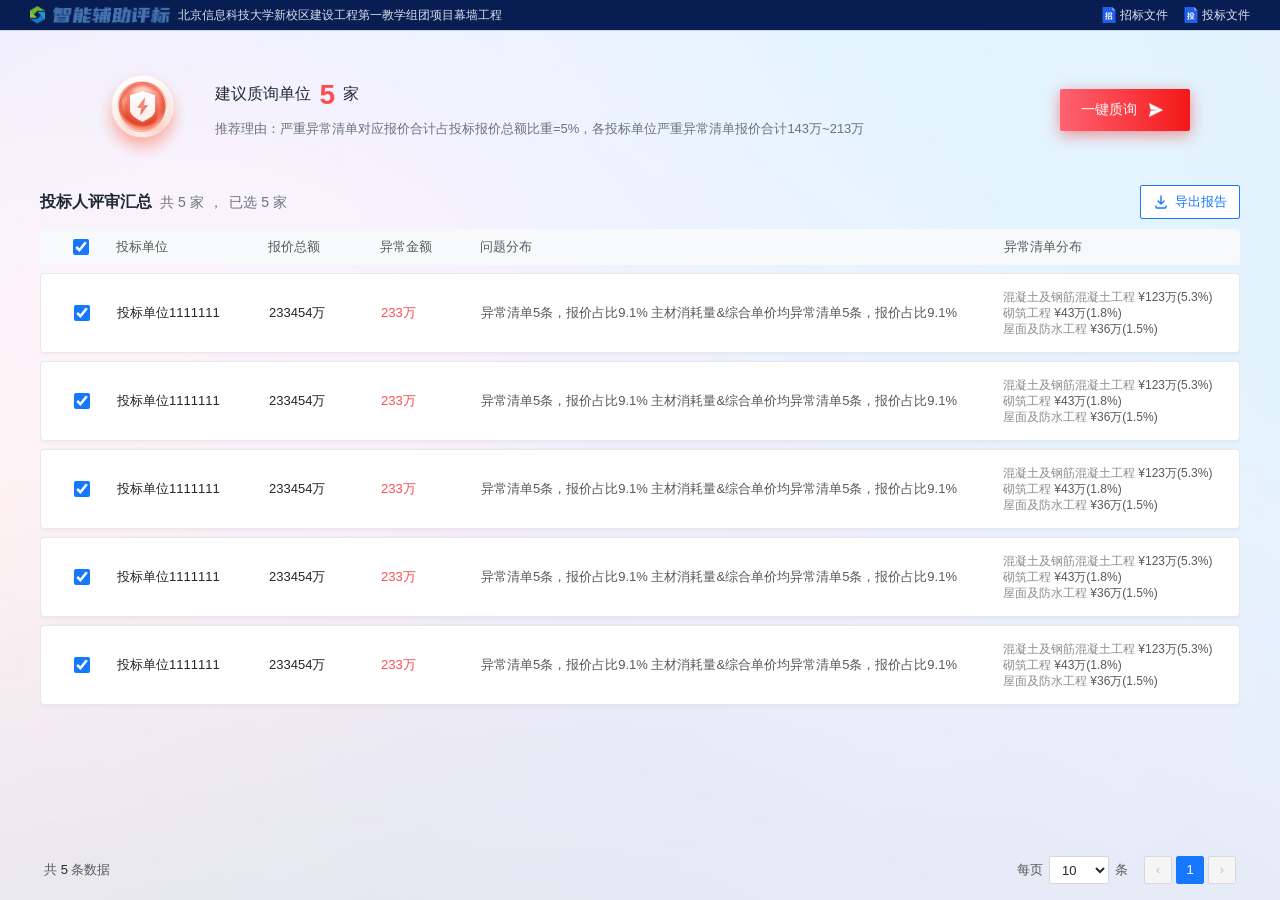
==== index.html @ 7e18aaab "Initial commit: 经济标智能辅助评标演示页 静态 HTML 页面，便于同事本地预览与评审 UI。  Co-authored-by: Cursor <cursoragent@cursor." ====
<!DOCTYPE html>
<html lang="zh-CN">
  <head>
    <meta charset="UTF-8" />
    <meta name="viewport" content="width=device-width, initial-scale=1.0" />
    <title>智能辅助评标 - 投标人评审汇总</title>
    <link rel="stylesheet" href="styles.css" />
  </head>
  <body>
    <header class="top-bar">
      <div class="top-bar__inner">
        <div class="top-bar__brand">
          <img
            class="top-bar__logo"
            src="assets/logo.png"
            width="18"
            height="21"
            alt="广联达"
          />
          <img
            class="top-bar__title-img"
            src="assets/title.png"
            width="120"
            height="16"
            alt="智能辅助评标"
          />
          <span class="top-bar__project"
            >北京信息科技大学新校区建设工程第一教学组团项目幕墙工程</span
          >
        </div>
        <nav class="top-bar__actions">
          <a href="#" class="doc-link">
            <img
              class="doc-link__icon"
              src="assets/icon-bid-doc.png"
              width="14"
              height="16"
              alt=""
            />
            招标文件
          </a>
          <a href="#" class="doc-link">
            <img
              class="doc-link__icon"
              src="assets/icon-tender-doc.png"
              width="14"
              height="16"
              alt=""
            />
            投标文件
          </a>
        </nav>
      </div>
    </header>

    <main class="page">
      <section class="alert-card">
        <div class="alert-card__icon" aria-hidden="true">
          <img
            class="alert-card__icon-img"
            src="assets/alert-icon.png"
            width="105"
            height="111"
            alt=""
          />
        </div>
        <div class="alert-card__body">
          <p class="alert-card__headline">
            建议质询单位 <strong class="highlight-num">5</strong> 家
          </p>
          <p class="alert-card__reason">
            推荐理由：严重异常清单对应报价合计占投标报价总额比重=5%，各投标单位严重异常清单报价合计143万~213万
          </p>
        </div>
        <button type="button" class="btn btn--primary">
          <span id="btn-primary-label">一键质询</span>
          <span class="btn--primary__icon-wrap" aria-hidden="true">
            <img
              class="btn--primary__icon"
              src="assets/btn-inquiry-icon.png"
              width="14"
              height="14"
              alt=""
            />
          </span>
        </button>
      </section>

      <section class="summary-panel">
        <div class="summary-panel__header">
          <h1 class="summary-panel__title">
            投标人评审汇总
            <span class="summary-panel__count">
              <span id="summary-total">共 5 家</span>
              <span class="summary-panel__count-sep">，</span>
              <span id="summary-selected">已选 5 家</span>
            </span>
          </h1>
          <button type="button" class="btn btn--outline">
            <svg width="16" height="16" viewBox="0 0 16 16" fill="none">
              <path
                d="M8 2v8m0 0l3-3m-3 3L5 7M3 12v1a1 1 0 001 1h8a1 1 0 001-1v-1"
                stroke="currentColor"
                stroke-width="1.4"
                stroke-linecap="round"
              />
            </svg>
            导出报告
          </button>
        </div>

        <div class="bid-table-shell">
          <div class="bid-table-head">
            <span class="col col--check">
              <input
                type="checkbox"
                id="check-all"
                aria-label="全选当前页"
              />
            </span>
            <span class="col col--name">投标单位</span>
            <span class="col col--total">报价总额</span>
            <span class="col col--abnormal">异常金额</span>
            <span class="col col--issues">问题分布</span>
            <span class="col col--breakdown">异常清单分布</span>
          </div>
          <div class="bid-table-scroll" id="bid-table-scroll">
            <div class="bid-table-body" id="bidder-rows"></div>
          </div>
          <footer class="table-footer">
            <p class="table-footer__total">
              共 <span id="total-count">0</span> 条数据
            </p>
            <div class="table-footer__right">
              <label class="page-size">
                每页
                <select id="page-size" aria-label="每页条数">
                  <option value="10" selected>10</option>
                  <option value="20">20</option>
                  <option value="50">50</option>
                  <option value="100">100</option>
                </select>
                条
              </label>
              <nav class="pagination" id="pagination" aria-label="分页"></nav>
            </div>
          </footer>
        </div>
      </section>
    </main>

    <script src="app.js"></script>
  </body>
</html>
---- styles.css ----
*,
*::before,
*::after {
  box-sizing: border-box;
}

:root {
  --color-bg: #ffffff;
  --color-bg-gradient: #ffffff;
  --color-topbar: #081d52;
  --color-topbar-text: #e8f0fa;
  --color-primary: #1677ff;
  --color-danger: #ff4d4f;
  --color-danger-btn: #ff5a5f;
  --color-text: #1f2937;
  --color-text-secondary: #6b7280;
  --color-border: #e5eaf2;
  --color-card: #ffffff;
  --shadow-card: 0 2px 12px rgba(26, 58, 92, 0.06);
  --radius-lg: 12px;
  --radius-md: 8px;
  --ease-breathe: cubic-bezier(0.45, 0.05, 0.55, 0.95);
  --font: -apple-system, BlinkMacSystemFont, "PingFang SC", "Microsoft YaHei",
    "Helvetica Neue", sans-serif;
}

html {
  height: 100%;
}

body {
  margin: 0;
  height: 100%;
  overflow: hidden;
  display: flex;
  flex-direction: column;
  font-family: var(--font);
  font-size: 14px;
  color: var(--color-text);
  background-color: var(--color-bg);
  background-image: url("assets/bg.png");
  background-size: cover;
  background-position: center;
  background-repeat: no-repeat;
  background-attachment: fixed;
}

a {
  color: inherit;
  text-decoration: none;
}

button {
  font-family: inherit;
  cursor: pointer;
  border: none;
}

/* Top bar */
.top-bar {
  flex-shrink: 0;
  background: var(--color-topbar);
  color: var(--color-topbar-text);
  height: 30px;
  box-shadow: 0 1px 0 rgba(0, 0, 0, 0.12);
}

.top-bar__inner {
  width: 100%;
  max-width: none;
  margin: 0;
  padding: 0 30px;
  height: 100%;
  display: flex;
  align-items: center;
  justify-content: space-between;
  gap: 16px;
}

.top-bar__brand {
  display: flex;
  align-items: center;
  gap: 8px;
  min-width: 0;
  flex: 1;
}

.top-bar__logo {
  flex-shrink: 0;
  display: block;
  height: 18px;
  width: auto;
  object-fit: contain;
}

.top-bar__title-img {
  flex-shrink: 0;
  display: block;
  height: 16px;
  width: auto;
  object-fit: contain;
}

.top-bar__project {
  font-size: 12px;
  line-height: 1;
  opacity: 0.92;
  overflow: hidden;
  text-overflow: ellipsis;
  white-space: nowrap;
}

.top-bar__actions {
  display: flex;
  align-items: center;
  gap: 16px;
  flex-shrink: 0;
}

.doc-link {
  display: flex;
  align-items: center;
  gap: 4px;
  font-size: 12px;
  line-height: 1;
  opacity: 0.95;
  transition: opacity 0.15s;
}

.doc-link__icon {
  display: block;
  height: 16px;
  width: auto;
  flex-shrink: 0;
}

.doc-link:hover {
  opacity: 1;
}

/* Page */
.page {
  flex: 1;
  min-height: 0;
  width: 100%;
  max-width: none;
  margin: 0;
  padding: 16px 40px;
  overflow: hidden;
  display: flex;
  flex-direction: column;
  gap: 12px;
}

/* Alert card — 固定 1100 居中，不随表格区拉宽 */
.alert-card {
  flex-shrink: 0;
  display: flex;
  align-items: center;
  gap: 20px;
  width: 1100px;
  max-width: 100%;
  margin: 0 auto;
  padding: 8px 0;
  box-sizing: border-box;
  background: transparent;
  border: none;
  box-shadow: none;
}

.alert-card__icon {
  flex-shrink: 0;
  line-height: 0;
}

.alert-card__icon-img {
  display: block;
  width: 105px;
  height: auto;
  object-fit: contain;
}

.alert-card__body {
  flex: 1;
  min-width: 0;
}

.alert-card__headline {
  margin: 0 0 8px;
  font-size: 16px;
  font-weight: 500;
  color: var(--color-text);
}

.highlight-num {
  font-size: 28px;
  font-weight: 700;
  color: var(--color-danger);
  vertical-align: middle;
  margin: 0 4px;
}

.alert-card__reason {
  margin: 0;
  font-size: 13px;
  line-height: 1.6;
  color: var(--color-text-secondary);
}

.btn {
  display: inline-flex;
  align-items: center;
  justify-content: center;
  gap: 6px;
  padding: 0 20px;
  height: 36px;
  border-radius: var(--radius-md);
  font-size: 14px;
  font-weight: 500;
  white-space: nowrap;
  transition: filter 0.15s, box-shadow 0.15s;
}

/* 图标 ripple — 参考 https://codepen.io/andytran/pen/vLNGvN */
.btn--primary__icon-wrap {
  display: inline-flex;
  align-items: center;
  justify-content: center;
  width: 28px;
  height: 28px;
  flex-shrink: 0;
  border-radius: 50%;
  animation: btn-icon-ripple 0.8s linear infinite;
}

.btn--primary__icon {
  display: block;
  width: 14px;
  height: 14px;
  object-fit: contain;
  position: relative;
  z-index: 1;
  /* 图标按 #ffffff 显示 */
  filter: brightness(0) invert(1);
}

@keyframes btn-icon-ripple {
  0% {
    box-shadow: 0 0 0 6px rgba(255, 255, 255, 0.18),
      0 0 0 20px rgba(255, 255, 255, 0.12),
      0 0 0 34px rgba(255, 255, 255, 0.08),
      0 0 0 48px rgba(255, 255, 255, 0.05);
  }
  100% {
    box-shadow: 0 0 0 20px rgba(255, 255, 255, 0.12),
      0 0 0 34px rgba(255, 255, 255, 0.08),
      0 0 0 48px rgba(255, 255, 255, 0.05),
      0 0 0 62px rgba(255, 255, 255, 0);
  }
}

.btn--primary:hover .btn--primary__icon-wrap {
  animation-play-state: paused;
}

.btn--primary {
  color: #fff;
  flex-shrink: 0;
  gap: 5px;
  width: 130px;
  min-width: 130px;
  height: 42px;
  padding: 0;
  border-radius: 2px;
  border: none;
  overflow: visible;
  background-color: #f41818;
  background-image: linear-gradient(
    to right,
    #ff6272,
    #f41818,
    #ff7080,
    #f41818
  );
  background-size: 300% 100%;
  background-position: 0 0;
  box-shadow: 0 4px 15px 0 rgba(244, 24, 24, 0.45);
  transition: background-position 0.4s ease-in-out, box-shadow 0.4s ease-in-out;
  animation: btn-primary-breathe 2.8s var(--ease-breathe) infinite;
}

.btn--primary:hover {
  background-position: 100% 0;
  box-shadow: 0 6px 20px 0 rgba(244, 24, 24, 0.65);
  animation: none;
}

.btn--primary:focus {
  outline: none;
}

.btn--primary:focus-visible {
  outline: 2px solid rgba(244, 24, 24, 0.45);
  outline-offset: 2px;
}

@keyframes btn-primary-breathe {
  0%,
  100% {
    box-shadow: 0 4px 12px 0 rgba(244, 24, 24, 0.38);
  }
  50% {
    box-shadow: 0 6px 22px 0 rgba(244, 24, 24, 0.62);
  }
}

@media (prefers-reduced-motion: reduce) {
  .btn--primary,
  .btn--primary__icon-wrap {
    animation: none;
  }
}

.btn--outline {
  background: #fff;
  color: var(--color-primary);
  border: 1px solid var(--color-primary);
  width: 100px;
  min-width: 100px;
  height: 34px;
  padding: 0;
  border-radius: 2px;
  font-size: 13px;
}

.btn--outline:hover {
  background: #f0f7ff;
}

/* Summary panel */
.summary-panel {
  flex: 1;
  min-height: 0;
  width: 100%;
  margin: 0;
  display: flex;
  flex-direction: column;
  background: transparent;
  border: none;
  box-shadow: none;
}

.summary-panel__header {
  flex-shrink: 0;
  display: flex;
  align-items: center;
  justify-content: space-between;
  padding: 0 0 10px;
}

.bid-table-shell {
  flex: 1;
  min-height: 0;
  display: flex;
  flex-direction: column;
}

.summary-panel__title {
  margin: 0;
  font-size: 16px;
  font-weight: 600;
  display: flex;
  align-items: baseline;
  gap: 8px;
}

.summary-panel__count {
  font-size: 14px;
  font-weight: 400;
  color: var(--color-text-secondary);
}

.summary-panel__count-sep {
  margin: 0 2px;
}

/* 卡片表格 */
.bid-table-head,
.bid-row {
  display: grid;
  grid-template-columns: 48px 140px 100px 88px minmax(160px, 1fr) minmax(180px, 220px);
  gap: 12px;
  align-items: center;
  padding: 0 16px;
  box-sizing: border-box;
}

.bid-table-head {
  flex-shrink: 0;
  height: 36px;
  margin-bottom: 8px;
  font-size: 13px;
  font-weight: 500;
  color: #595959;
  background: #f7f9fb;
  border-radius: 4px;
}

.bid-table-head .col--check {
  display: flex;
  justify-content: center;
}

.bid-table-head .col--check input[type="checkbox"] {
  width: 16px;
  height: 16px;
  accent-color: var(--color-primary);
  cursor: pointer;
}

.bid-table-scroll {
  flex: 1;
  min-height: 0;
  overflow: auto;
}

.bid-table-body {
  display: flex;
  flex-direction: column;
  gap: 8px;
}

.bid-row {
  height: 80px;
  margin: 0;
  border-radius: 4px;
  cursor: pointer;
  transition: background 0.15s, border-color 0.15s, box-shadow 0.15s;
}

.bid-row.is-selected {
  background: #ffffff;
  border: 1px solid #e8e8e8;
  box-shadow: 0 1px 4px rgba(26, 58, 92, 0.05);
}

.bid-row.is-selected:hover {
  border-color: #d0dff0;
  box-shadow: 0 2px 10px rgba(26, 58, 92, 0.08);
}

.bid-row.is-unselected {
  background: #f3f4f6;
  border: 1px solid #ebedf0;
  box-shadow: none;
}

.bid-row.is-unselected:hover {
  background: #eceef2;
  border-color: #e2e5ea;
}

.bid-row.is-unselected .col {
  color: #9ca3af;
}

.bid-row.is-unselected .col--abnormal {
  color: #e57373;
}

.bid-row.is-unselected .col--breakdown,
.bid-row.is-unselected .col--breakdown .amount {
  color: #b0b5bf;
}

.bid-row .col {
  min-width: 0;
  font-size: 13px;
  line-height: 18px;
  color: #262626;
  overflow: hidden;
  text-overflow: ellipsis;
  white-space: nowrap;
}

.bid-row .col--check {
  display: flex;
  justify-content: center;
  overflow: visible;
  white-space: normal;
}

.bid-row .col--check input[type="checkbox"] {
  width: 16px;
  height: 16px;
  accent-color: var(--color-primary);
  cursor: pointer;
}

.bid-row .col--name {
  font-weight: 500;
}

.bid-row .col--total {
  font-variant-numeric: tabular-nums;
}

.bid-row .col--abnormal {
  color: var(--color-danger);
  font-weight: 500;
  font-variant-numeric: tabular-nums;
}

.bid-row .col--issues {
  color: #595959;
  text-align: left;
}

.bid-row .col--breakdown {
  font-size: 12px;
  line-height: 16px;
  color: #8c8c8c;
  text-align: left;
  white-space: normal;
  display: -webkit-box;
  -webkit-box-orient: vertical;
  -webkit-line-clamp: 3;
}

.bid-row .col--breakdown .item {
  display: block;
  overflow: hidden;
  text-overflow: ellipsis;
  white-space: nowrap;
}

.bid-row .col--breakdown .amount {
  color: #595959;
}

/* Table footer & pagination */
.table-footer {
  flex-shrink: 0;
  display: flex;
  align-items: center;
  justify-content: space-between;
  gap: 16px;
  padding: 12px 4px 0;
  font-size: 13px;
  color: #595959;
}

.table-footer__total {
  margin: 0;
}

.table-footer__total span {
  color: #262626;
  font-weight: 500;
}

.table-footer__right {
  display: flex;
  align-items: center;
  gap: 16px;
  flex-wrap: wrap;
  justify-content: flex-end;
}

.page-size {
  display: inline-flex;
  align-items: center;
  gap: 6px;
  color: #595959;
}

.page-size select {
  height: 28px;
  padding: 0 8px;
  border: 1px solid #d9d9d9;
  border-radius: 2px;
  font-family: inherit;
  font-size: 13px;
  color: #262626;
  background: #fff;
  cursor: pointer;
}

.pagination {
  display: inline-flex;
  align-items: center;
  gap: 4px;
}

.pagination__btn {
  min-width: 28px;
  height: 28px;
  padding: 0 6px;
  border: 1px solid #d9d9d9;
  border-radius: 2px;
  background: #fff;
  color: #595959;
  font-size: 13px;
  line-height: 26px;
}

.pagination__btn:hover:not(:disabled) {
  color: var(--color-primary);
  border-color: var(--color-primary);
}

.pagination__btn.is-active {
  color: #fff;
  background: var(--color-primary);
  border-color: var(--color-primary);
}

.pagination__btn:disabled {
  color: #bfbfbf;
  background: #f5f5f5;
  cursor: not-allowed;
}

.pagination__ellipsis {
  padding: 0 4px;
  color: #bfbfbf;
}
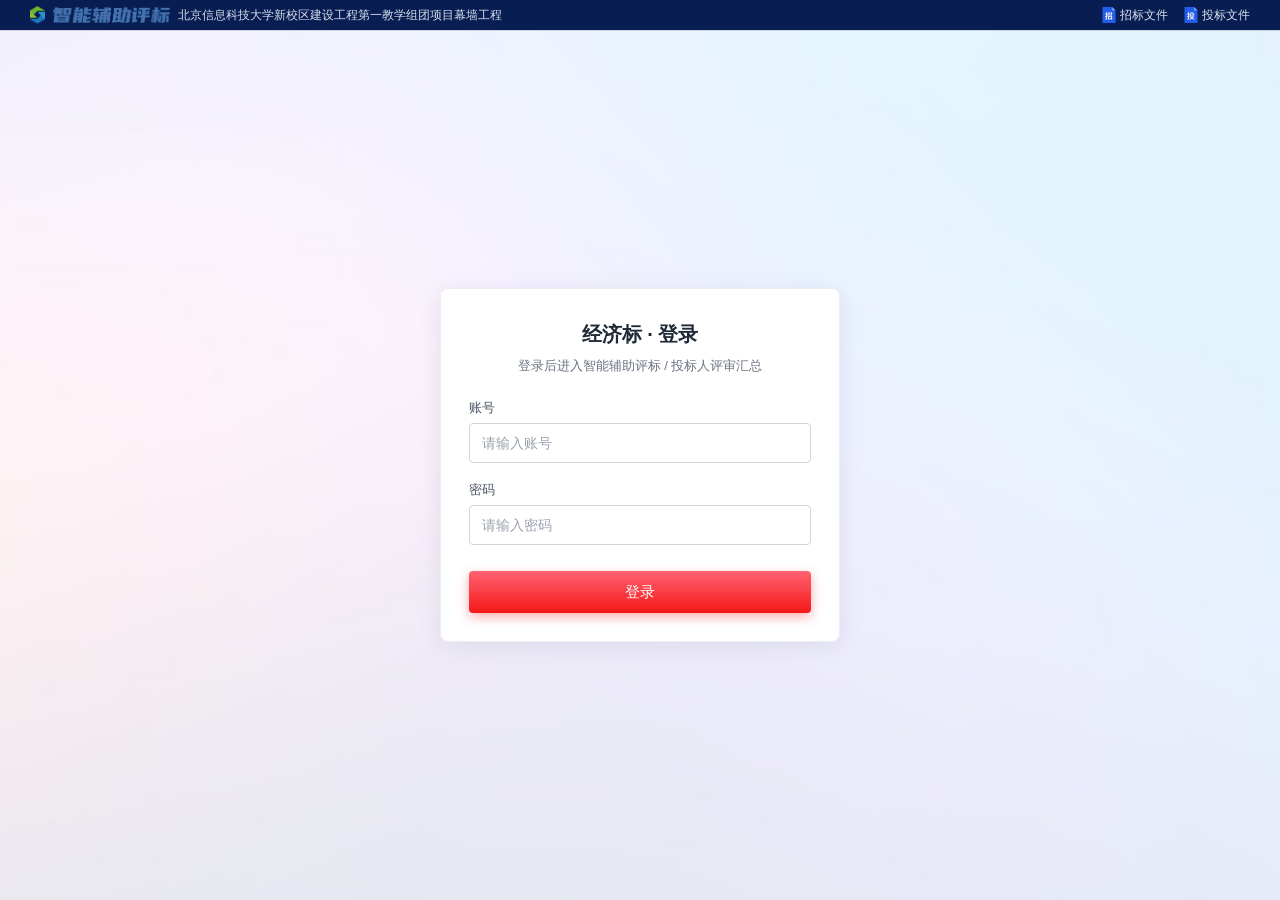
==== commit 0fb8c537: "新增登录页作为入口，首页改为 home.html 默认打开 index.html 登录，提交后跳转 home.html 经济标主界面。  Co-authored-by: Cursor <cursora" ====
--- a/index.html
+++ b/index.html
@@ -3,10 +3,10 @@
   <head>
     <meta charset="UTF-8" />
     <meta name="viewport" content="width=device-width, initial-scale=1.0" />
-    <title>智能辅助评标 - 投标人评审汇总</title>
+    <title>经济标 · 登录</title>
     <link rel="stylesheet" href="styles.css" />
   </head>
-  <body>
+  <body class="login-page">
     <header class="top-bar">
       <div class="top-bar__inner">
         <div class="top-bar__brand">
@@ -53,102 +53,43 @@
       </div>
     </header>
 
-    <main class="page">
-      <section class="alert-card">
-        <div class="alert-card__icon" aria-hidden="true">
-          <img
-            class="alert-card__icon-img"
-            src="assets/alert-icon.png"
-            width="105"
-            height="111"
-            alt=""
-          />
-        </div>
-        <div class="alert-card__body">
-          <p class="alert-card__headline">
-            建议质询单位 <strong class="highlight-num">5</strong> 家
-          </p>
-          <p class="alert-card__reason">
-            推荐理由：严重异常清单对应报价合计占投标报价总额比重=5%，各投标单位严重异常清单报价合计143万~213万
-          </p>
-        </div>
-        <button type="button" class="btn btn--primary">
-          <span id="btn-primary-label">一键质询</span>
-          <span class="btn--primary__icon-wrap" aria-hidden="true">
-            <img
-              class="btn--primary__icon"
-              src="assets/btn-inquiry-icon.png"
-              width="14"
-              height="14"
-              alt=""
+    <main class="login-main">
+      <section class="login-card" aria-labelledby="login-title">
+        <h1 id="login-title" class="login-card__title">经济标 · 登录</h1>
+        <p class="login-card__desc">登录后进入智能辅助评标 / 投标人评审汇总</p>
+        <form class="login-form" id="login-form" novalidate>
+          <label class="login-field">
+            <span class="login-field__label">账号</span>
+            <input
+              class="login-field__input"
+              type="text"
+              name="account"
+              autocomplete="username"
+              placeholder="请输入账号"
+              required
             />
-          </span>
-        </button>
-      </section>
-
-      <section class="summary-panel">
-        <div class="summary-panel__header">
-          <h1 class="summary-panel__title">
-            投标人评审汇总
-            <span class="summary-panel__count">
-              <span id="summary-total">共 5 家</span>
-              <span class="summary-panel__count-sep">，</span>
-              <span id="summary-selected">已选 5 家</span>
-            </span>
-          </h1>
-          <button type="button" class="btn btn--outline">
-            <svg width="16" height="16" viewBox="0 0 16 16" fill="none">
-              <path
-                d="M8 2v8m0 0l3-3m-3 3L5 7M3 12v1a1 1 0 001 1h8a1 1 0 001-1v-1"
-                stroke="currentColor"
-                stroke-width="1.4"
-                stroke-linecap="round"
-              />
-            </svg>
-            导出报告
-          </button>
-        </div>
-
-        <div class="bid-table-shell">
-          <div class="bid-table-head">
-            <span class="col col--check">
-              <input
-                type="checkbox"
-                id="check-all"
-                aria-label="全选当前页"
-              />
-            </span>
-            <span class="col col--name">投标单位</span>
-            <span class="col col--total">报价总额</span>
-            <span class="col col--abnormal">异常金额</span>
-            <span class="col col--issues">问题分布</span>
-            <span class="col col--breakdown">异常清单分布</span>
-          </div>
-          <div class="bid-table-scroll" id="bid-table-scroll">
-            <div class="bid-table-body" id="bidder-rows"></div>
-          </div>
-          <footer class="table-footer">
-            <p class="table-footer__total">
-              共 <span id="total-count">0</span> 条数据
-            </p>
-            <div class="table-footer__right">
-              <label class="page-size">
-                每页
-                <select id="page-size" aria-label="每页条数">
-                  <option value="10" selected>10</option>
-                  <option value="20">20</option>
-                  <option value="50">50</option>
-                  <option value="100">100</option>
-                </select>
-                条
-              </label>
-              <nav class="pagination" id="pagination" aria-label="分页"></nav>
-            </div>
-          </footer>
-        </div>
+          </label>
+          <label class="login-field">
+            <span class="login-field__label">密码</span>
+            <input
+              class="login-field__input"
+              type="password"
+              name="password"
+              autocomplete="current-password"
+              placeholder="请输入密码"
+              required
+            />
+          </label>
+          <button type="submit" class="btn btn--login-submit">登录</button>
+        </form>
       </section>
     </main>
 
-    <script src="app.js"></script>
+    <script>
+      document.getElementById("login-form").addEventListener("submit", function (e) {
+        e.preventDefault();
+        window.location.href = "home.html";
+      });
+    </script>
   </body>
 </html>
--- a/styles.css
+++ b/styles.css
@@ -625,3 +625,106 @@
   padding: 0 4px;
   color: #bfbfbf;
 }
+
+/* ---------- 登录页 ---------- */
+body.login-page {
+  overflow: auto;
+  min-height: 100%;
+}
+
+.login-main {
+  flex: 1;
+  min-height: 0;
+  display: flex;
+  align-items: center;
+  justify-content: center;
+  padding: 48px 40px;
+}
+
+.login-card {
+  width: 100%;
+  max-width: 400px;
+  padding: 32px 28px 28px;
+  background: #ffffff;
+  border-radius: 8px;
+  box-shadow: 0 4px 24px rgba(8, 29, 82, 0.08);
+  border: 1px solid #ebeef5;
+}
+
+.login-card__title {
+  margin: 0 0 8px;
+  font-size: 20px;
+  font-weight: 600;
+  color: var(--color-text);
+  text-align: center;
+}
+
+.login-card__desc {
+  margin: 0 0 24px;
+  font-size: 13px;
+  color: var(--color-text-secondary);
+  text-align: center;
+  line-height: 1.5;
+}
+
+.login-form {
+  display: flex;
+  flex-direction: column;
+  gap: 18px;
+}
+
+.login-field {
+  display: flex;
+  flex-direction: column;
+  gap: 6px;
+}
+
+.login-field__label {
+  font-size: 13px;
+  font-weight: 500;
+  color: #4b5563;
+}
+
+.login-field__input {
+  height: 40px;
+  padding: 0 12px;
+  border: 1px solid #d1d5db;
+  border-radius: 4px;
+  font-family: inherit;
+  font-size: 14px;
+  color: var(--color-text);
+  outline: none;
+  transition: border-color 0.15s, box-shadow 0.15s;
+}
+
+.login-field__input::placeholder {
+  color: #9ca3af;
+}
+
+.login-field__input:hover {
+  border-color: #9ca3af;
+}
+
+.login-field__input:focus {
+  border-color: var(--color-primary);
+  box-shadow: 0 0 0 2px rgba(22, 119, 255, 0.15);
+}
+
+.btn--login-submit {
+  margin-top: 8px;
+  width: 100%;
+  height: 42px;
+  border-radius: 4px;
+  font-size: 15px;
+  font-weight: 500;
+  color: #fff;
+  background: linear-gradient(180deg, #ff6272 0%, #f41818 100%);
+  border: none;
+  box-shadow: 0 4px 12px rgba(244, 24, 24, 0.35);
+  transition: filter 0.15s, box-shadow 0.15s;
+}
+
+.btn--login-submit:hover {
+  filter: brightness(1.05);
+  box-shadow: 0 6px 16px rgba(244, 24, 24, 0.45);
+}
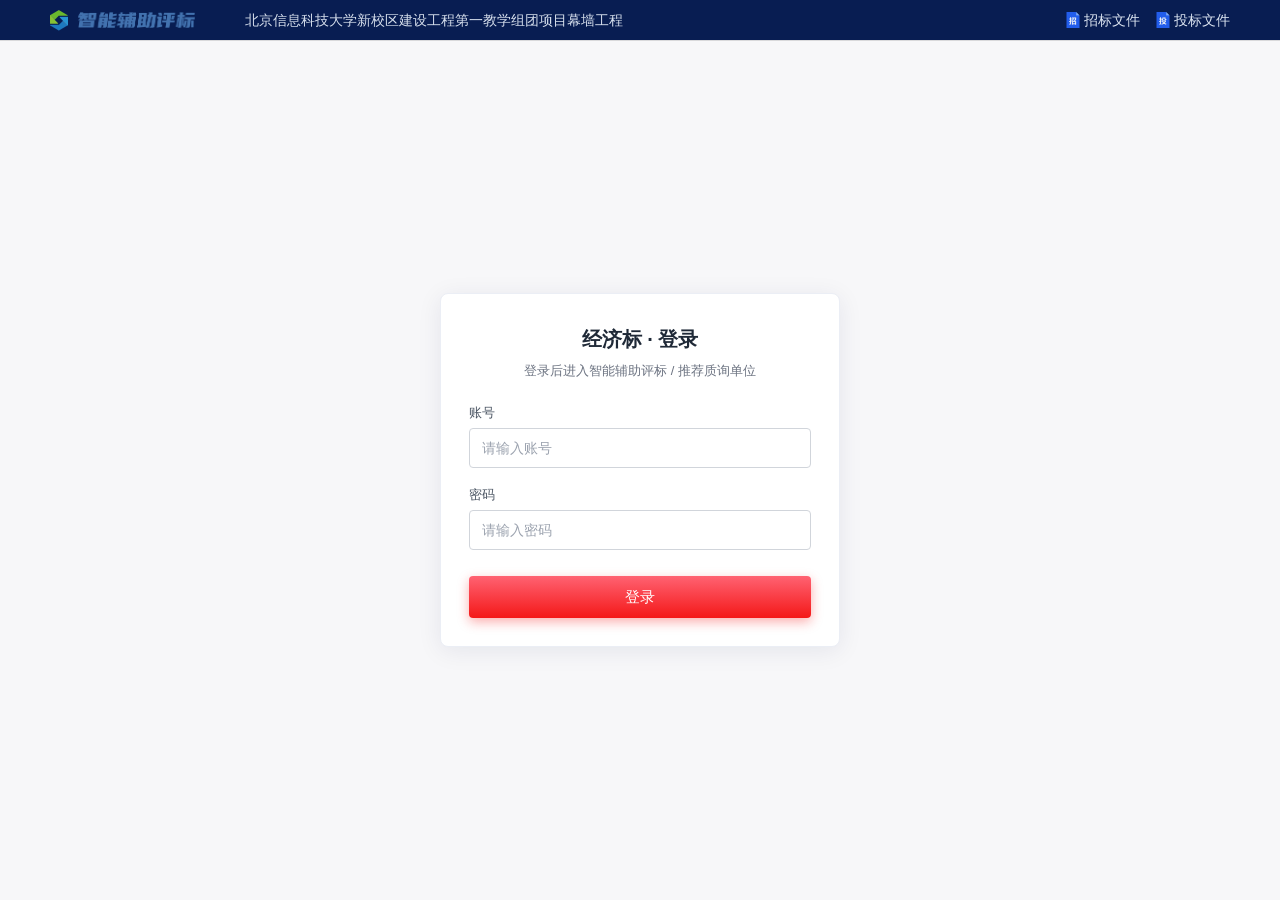
==== commit aff85c79: "同步主界面样式与交互，主色调整为 #1890FF 对齐参考产品 UI，并补充资源与页面细节供 GitHub Pages 预览。  Co-authored-by: Cursor <cursoragent" ====
--- a/index.html
+++ b/index.html
@@ -56,7 +56,7 @@
     <main class="login-main">
       <section class="login-card" aria-labelledby="login-title">
         <h1 id="login-title" class="login-card__title">经济标 · 登录</h1>
-        <p class="login-card__desc">登录后进入智能辅助评标 / 投标人评审汇总</p>
+        <p class="login-card__desc">登录后进入智能辅助评标 / 推荐质询单位</p>
         <form class="login-form" id="login-form" novalidate>
           <label class="login-field">
             <span class="login-field__label">账号</span>
--- a/styles.css
+++ b/styles.css
@@ -5,11 +5,13 @@
 }
 
 :root {
-  --color-bg: #ffffff;
-  --color-bg-gradient: #ffffff;
+  --color-bg: #f7f7f9;
+  --color-bg-gradient: #f7f7f9;
   --color-topbar: #081d52;
   --color-topbar-text: #e8f0fa;
-  --color-primary: #1677ff;
+  --color-primary: #1890ff;
+  --color-primary-hover: #40a9ff;
+  --sort-active: #1890ff;
   --color-danger: #ff4d4f;
   --color-danger-btn: #ff5a5f;
   --color-text: #1f2937;
@@ -17,11 +19,14 @@
   --color-border: #e5eaf2;
   --color-card: #ffffff;
   --shadow-card: 0 2px 12px rgba(26, 58, 92, 0.06);
+  --bid-card-radius: 7px;
+  --bid-card-shadow: 3px 0 6px 0 rgba(85, 136, 216, 0.29);
   --radius-lg: 12px;
   --radius-md: 8px;
   --ease-breathe: cubic-bezier(0.45, 0.05, 0.55, 0.95);
-  --font: -apple-system, BlinkMacSystemFont, "PingFang SC", "Microsoft YaHei",
-    "Helvetica Neue", sans-serif;
+  --ease-row-enter: cubic-bezier(0.22, 1, 0.36, 1);
+  --font: "Microsoft YaHei", "微软雅黑", "PingFang SC", -apple-system,
+    BlinkMacSystemFont, "Helvetica Neue", sans-serif;
 }
 
 html {
@@ -38,11 +43,6 @@
   font-size: 14px;
   color: var(--color-text);
   background-color: var(--color-bg);
-  background-image: url("assets/bg.png");
-  background-size: cover;
-  background-position: center;
-  background-repeat: no-repeat;
-  background-attachment: fixed;
 }
 
 a {
@@ -61,7 +61,7 @@
   flex-shrink: 0;
   background: var(--color-topbar);
   color: var(--color-topbar-text);
-  height: 30px;
+  height: 40px;
   box-shadow: 0 1px 0 rgba(0, 0, 0, 0.12);
 }
 
@@ -69,8 +69,8 @@
   width: 100%;
   max-width: none;
   margin: 0;
-  padding: 0 30px;
-  height: 100%;
+  padding: 0 50px;
+  height: 40px;
   display: flex;
   align-items: center;
   justify-content: space-between;
@@ -80,7 +80,7 @@
 .top-bar__brand {
   display: flex;
   align-items: center;
-  gap: 8px;
+  gap: 10px;
   min-width: 0;
   flex: 1;
 }
@@ -88,8 +88,8 @@
 .top-bar__logo {
   flex-shrink: 0;
   display: block;
-  height: 18px;
-  width: auto;
+  width: 18px;
+  height: auto;
   object-fit: contain;
 }
 
@@ -102,7 +102,8 @@
 }
 
 .top-bar__project {
-  font-size: 12px;
+  margin-left: 40px;
+  font-size: 14px;
   line-height: 1;
   opacity: 0.92;
   overflow: hidden;
@@ -121,7 +122,7 @@
   display: flex;
   align-items: center;
   gap: 4px;
-  font-size: 12px;
+  font-size: 14px;
   line-height: 1;
   opacity: 0.95;
   transition: opacity 0.15s;
@@ -136,6 +137,175 @@
 
 .doc-link:hover {
   opacity: 1;
+}
+
+/* 进入页：50 家扫描动效 */
+.scan-overlay {
+  position: fixed;
+  inset: 0;
+  z-index: 10000;
+  display: flex;
+  align-items: center;
+  justify-content: center;
+  padding: 24px;
+  background: rgba(8, 29, 82, 0.35);
+  backdrop-filter: blur(6px);
+  -webkit-backdrop-filter: blur(6px);
+  opacity: 1;
+  transition: opacity 0.45s ease, visibility 0.45s;
+}
+
+.scan-overlay[hidden] {
+  display: none;
+}
+
+.scan-overlay.is-leaving {
+  opacity: 0;
+  pointer-events: none;
+}
+
+.scan-overlay__panel {
+  width: min(560px, 100%);
+  max-height: min(78vh, 640px);
+  display: flex;
+  flex-direction: column;
+  padding: 20px 20px 16px;
+  background: linear-gradient(165deg, #ffffff 0%, #f4f7fc 100%);
+  border-radius: 10px;
+  box-shadow: 0 12px 40px rgba(8, 29, 82, 0.18);
+  border: 1px solid rgba(255, 255, 255, 0.8);
+}
+
+.scan-overlay__title {
+  margin: 0 0 6px;
+  font-size: 17px;
+  font-weight: 600;
+  color: var(--color-topbar);
+  text-align: center;
+}
+
+.scan-overlay__subtitle {
+  margin: 0 0 8px;
+  font-size: 12px;
+  color: var(--color-text-secondary);
+  text-align: center;
+}
+
+.scan-overlay__progress {
+  margin: 0 0 12px;
+  font-size: 13px;
+  font-weight: 500;
+  color: #4b5563;
+  text-align: center;
+}
+
+.scan-overlay__list {
+  flex: 1;
+  min-height: 0;
+  overflow-y: auto;
+  padding: 4px;
+  border-radius: 6px;
+  background: rgba(247, 249, 251, 0.9);
+  border: 1px solid #e8ecf2;
+}
+
+.scan-row {
+  display: flex;
+  align-items: center;
+  gap: 10px;
+  padding: 8px 10px;
+  margin-bottom: 4px;
+  border-radius: 4px;
+  font-size: 13px;
+  color: #374151;
+  background: #fff;
+  border: 1px solid transparent;
+  transition: transform 0.28s cubic-bezier(0.4, 0, 0.2, 1),
+    opacity 0.28s ease, border-color 0.2s, background 0.2s, box-shadow 0.2s;
+}
+
+.scan-row:last-child {
+  margin-bottom: 0;
+}
+
+.scan-row__idx {
+  flex-shrink: 0;
+  width: 28px;
+  font-size: 11px;
+  font-weight: 600;
+  color: #9ca3af;
+  font-variant-numeric: tabular-nums;
+}
+
+.scan-row__name {
+  flex: 1;
+  min-width: 0;
+  overflow: hidden;
+  text-overflow: ellipsis;
+  white-space: nowrap;
+}
+
+.scan-row__badge {
+  flex-shrink: 0;
+  font-size: 11px;
+  font-weight: 600;
+  padding: 2px 6px;
+  border-radius: 2px;
+  opacity: 0;
+  transform: scale(0.9);
+  transition: opacity 0.2s, transform 0.2s;
+}
+
+.scan-row.is-active {
+  border-color: rgba(22, 119, 255, 0.45);
+  box-shadow: 0 0 0 1px rgba(22, 119, 255, 0.12);
+  transform: translateX(2px);
+  background: #fafcff;
+}
+
+.scan-row.is-active .scan-row__badge {
+  opacity: 1;
+  transform: scale(1);
+}
+
+.scan-row.is-pass .scan-row__badge {
+  color: #059669;
+  background: #ecfdf5;
+}
+
+.scan-row.is-fail .scan-row__badge {
+  color: #b91c1c;
+  background: #fef2f2;
+}
+
+.scan-row.is-done-pass {
+  opacity: 0;
+  transform: translateX(-12px) scale(0.96);
+  max-height: 0;
+  padding-top: 0;
+  padding-bottom: 0;
+  margin-bottom: 0;
+  overflow: hidden;
+  pointer-events: none;
+}
+
+.scan-row.is-fail {
+  border-color: rgba(244, 24, 24, 0.35);
+  background: #fff5f5;
+}
+
+@media (prefers-reduced-motion: reduce) {
+  .scan-row,
+  .scan-overlay {
+    transition: none;
+  }
+}
+
+body.is-scanning-main .page {
+  visibility: hidden;
+  opacity: 0;
+  pointer-events: none;
+  transition: opacity 0.2s ease;
 }
 
 /* Page */
@@ -145,27 +315,63 @@
   width: 100%;
   max-width: none;
   margin: 0;
-  padding: 16px 40px;
+  padding: 24px;
   overflow: hidden;
   display: flex;
   flex-direction: column;
   gap: 12px;
 }
 
-/* Alert card — 固定 1100 居中，不随表格区拉宽 */
+/* Alert card — 横向铺满内容区，高度 120px，内容左对齐 */
 .alert-card {
-  flex-shrink: 0;
-  display: flex;
-  align-items: center;
-  gap: 20px;
-  width: 1100px;
-  max-width: 100%;
-  margin: 0 auto;
-  padding: 8px 0;
+  position: relative;
+  flex-shrink: 0;
+  width: 100%;
+  height: 120px;
+  margin: 0;
   box-sizing: border-box;
-  background: transparent;
-  border: none;
-  box-shadow: none;
+  border-radius: 8px;
+  overflow: hidden;
+}
+
+.alert-card__bg {
+  position: absolute;
+  inset: 0;
+  z-index: 0;
+  background: linear-gradient(
+    90deg,
+    rgba(236, 188, 255, 0.3) 0%,
+    rgba(134, 199, 255, 0.3) 100%
+  );
+}
+
+/* 透明 PNG 纹理：高 120px、右对齐，等比宽；需素材为真 PNG（含 Alpha） */
+.alert-card__wave {
+  position: absolute;
+  right: 0;
+  top: 0;
+  z-index: 0;
+  display: block;
+  height: 120px;
+  width: auto;
+  max-width: none;
+  max-height: none;
+  object-fit: contain;
+  object-position: right top;
+  pointer-events: none;
+  user-select: none;
+}
+
+.alert-card__inner {
+  position: relative;
+  z-index: 1;
+  display: flex;
+  align-items: center;
+  justify-content: flex-start;
+  gap: 16px;
+  height: 100%;
+  padding: 0 20px 0 8px;
+  box-sizing: border-box;
 }
 
 .alert-card__icon {
@@ -175,36 +381,104 @@
 
 .alert-card__icon-img {
   display: block;
-  width: 105px;
+  width: 88px;
   height: auto;
   object-fit: contain;
 }
 
-.alert-card__body {
-  flex: 1;
-  min-width: 0;
+.alert-card__main {
+  display: flex;
+  flex-direction: column;
+  align-items: flex-start;
+  justify-content: center;
+  gap: 8px;
+  flex-shrink: 0;
+}
+
+.alert-card__text-card {
+  position: relative;
+  z-index: 2;
+  flex: 1 1 auto;
+  min-width: min(240px, 42vw);
+  max-width: none;
+  margin-left: 8px;
+  margin-right: 12px;
+  padding: 8px 14px;
+  border-radius: 4px;
+  background: rgba(255, 255, 255, 0.1);
+  box-shadow: 0 2px 8px rgba(38, 56, 92, 0.08);
+  text-align: left;
 }
 
 .alert-card__headline {
-  margin: 0 0 8px;
+  margin: 0;
+  display: flex;
+  align-items: center;
+  flex-wrap: wrap;
+  column-gap: 4px;
   font-size: 16px;
   font-weight: 500;
+  line-height: 22px;
+  color: #8b2942;
+}
+
+.highlight-num,
+#alert-inquiry-count {
+  font-size: 22px;
+  font-weight: 700;
+  line-height: 1;
+  color: var(--color-danger);
+  margin: 0;
+}
+
+.alert-card__selected-suffix {
+  font-size: 15px;
+  font-weight: 400;
+  color: var(--color-text-secondary);
+}
+
+.alert-card__selected-suffix strong {
+  font-size: 16px;
+  font-weight: 600;
   color: var(--color-text);
 }
 
-.highlight-num {
-  font-size: 28px;
-  font-weight: 700;
-  color: var(--color-danger);
-  vertical-align: middle;
-  margin: 0 4px;
-}
-
-.alert-card__reason {
+.alert-card__reason-label {
   margin: 0;
   font-size: 13px;
-  line-height: 1.6;
-  color: var(--color-text-secondary);
+  font-weight: 600;
+  line-height: 22px;
+  color: #262626;
+}
+
+.alert-card__reason-body {
+  margin: 0;
+  font-size: 13px;
+  line-height: 22px;
+  color: #262626;
+  min-height: 22px;
+  word-break: break-word;
+}
+
+.alert-card__reason-body.is-empty {
+  visibility: hidden;
+}
+
+.alert-card__reason-body.is-typing::after {
+  content: "";
+  display: inline-block;
+  width: 2px;
+  height: 14px;
+  margin-left: 2px;
+  vertical-align: -2px;
+  background: var(--color-primary);
+  animation: alert-reason-caret 0.75s step-end infinite;
+}
+
+@keyframes alert-reason-caret {
+  50% {
+    opacity: 0;
+  }
 }
 
 .btn {
@@ -322,19 +596,22 @@
 }
 
 .btn--outline {
-  background: #fff;
+  background: #e7f3ff;
   color: var(--color-primary);
   border: 1px solid var(--color-primary);
-  width: 100px;
-  min-width: 100px;
+  width: auto;
+  min-width: 0;
   height: 34px;
-  padding: 0;
+  padding: 0 15px;
+  gap: 4px;
   border-radius: 2px;
   font-size: 13px;
 }
 
 .btn--outline:hover {
-  background: #f0f7ff;
+  background: #d9ebff;
+  color: var(--color-primary);
+  border-color: var(--color-primary);
 }
 
 /* Summary panel */
@@ -384,11 +661,18 @@
   margin: 0 2px;
 }
 
+.summary-panel__num {
+  font-size: 16px;
+  font-weight: 600;
+  color: #333333;
+}
+
 /* 卡片表格 */
 .bid-table-head,
 .bid-row {
   display: grid;
-  grid-template-columns: 48px 140px 100px 88px minmax(160px, 1fr) minmax(180px, 220px);
+  grid-template-columns:
+    48px 250px 100px 88px minmax(160px, 1fr) minmax(260px, 1.2fr);
   gap: 12px;
   align-items: center;
   padding: 0 16px;
@@ -400,10 +684,15 @@
   height: 36px;
   margin-bottom: 8px;
   font-size: 13px;
-  font-weight: 500;
+  line-height: 22px;
+  font-weight: 600;
   color: #595959;
   background: #f7f9fb;
   border-radius: 4px;
+  position: sticky;
+  top: 0;
+  z-index: 2;
+  min-width: 998px;
 }
 
 .bid-table-head .col--check {
@@ -418,10 +707,63 @@
   cursor: pointer;
 }
 
+.bid-table-head .col--abnormal {
+  display: flex;
+  align-items: center;
+  min-width: 0;
+}
+
+/* 表头排序：对齐智能监管 warnings.html */
+.bid-table-head .th-sort {
+  border: 0;
+  padding: 0;
+  margin: 0;
+  background: none;
+  color: inherit;
+  font: inherit;
+  font-weight: 600;
+  font-size: 13px;
+  cursor: pointer;
+  display: inline-flex;
+  align-items: center;
+  gap: 4px;
+  white-space: nowrap;
+  text-align: left;
+}
+
+.bid-table-head .th-sort:hover,
+.bid-table-head .th-sort.is-on {
+  color: var(--sort-active);
+}
+
+.bid-table-head .th-sort:focus-visible {
+  outline: 2px solid var(--color-primary);
+  outline-offset: 2px;
+  border-radius: 2px;
+}
+
+.bid-table-head .sort-ico {
+  width: 12px;
+  height: 12px;
+  flex: none;
+}
+
+.bid-table-head .sort-ico .up,
+.bid-table-head .sort-ico .down {
+  fill: #c5ced8;
+}
+
+.bid-table-head .sort-ico.asc .up,
+.bid-table-head .sort-ico.desc .down {
+  fill: var(--sort-active);
+}
+
 .bid-table-scroll {
   flex: 1;
   min-height: 0;
   overflow: auto;
+  box-sizing: border-box;
+  padding: 2px 14px 10px 2px;
 }
 
 .bid-table-body {
@@ -431,33 +773,76 @@
 }
 
 .bid-row {
-  height: 80px;
+  position: relative;
+  box-sizing: border-box;
+  min-height: 0;
+  height: auto;
   margin: 0;
-  border-radius: 4px;
+  padding: 10px 16px;
+  border-radius: var(--bid-card-radius);
   cursor: pointer;
+  overflow: visible;
   transition: background 0.15s, border-color 0.15s, box-shadow 0.15s;
+  min-width: 998px;
+  align-items: center;
+}
+
+@keyframes bid-row-enter {
+  from {
+    opacity: 0;
+    transform: translateX(44px);
+  }
+  to {
+    opacity: 1;
+    transform: translateX(0);
+  }
+}
+
+.bid-row.bid-row--enter {
+  animation: bid-row-enter 0.56s var(--ease-row-enter) both;
+  animation-delay: calc(var(--enter-i, 0) * 56ms);
+}
+
+@media (prefers-reduced-motion: reduce) {
+  .bid-row.bid-row--enter {
+    animation: none;
+  }
+}
+
+.bid-row.is-selected::before {
+  content: "";
+  position: absolute;
+  left: 0;
+  top: 0;
+  bottom: 0;
+  width: 5px;
+  background: rgba(232, 47, 47, 0.2);
+  border-radius: var(--bid-card-radius) 0 0 var(--bid-card-radius);
+  pointer-events: none;
+  z-index: 1;
 }
 
 .bid-row.is-selected {
   background: #ffffff;
-  border: 1px solid #e8e8e8;
-  box-shadow: 0 1px 4px rgba(26, 58, 92, 0.05);
+  border: 1px solid transparent;
+  box-shadow: var(--bid-card-shadow);
 }
 
 .bid-row.is-selected:hover {
-  border-color: #d0dff0;
-  box-shadow: 0 2px 10px rgba(26, 58, 92, 0.08);
+  border-color: #e6f0fa;
+  box-shadow: 3px 0 8px 0 rgba(85, 136, 216, 0.34);
 }
 
 .bid-row.is-unselected {
   background: #f3f4f6;
-  border: 1px solid #ebedf0;
+  border: 1px solid #ececec;
   box-shadow: none;
 }
 
 .bid-row.is-unselected:hover {
   background: #eceef2;
-  border-color: #e2e5ea;
+  border-color: #e6e6e6;
+  box-shadow: 0 4px 11px 0 rgba(77, 123, 195, 0.05);
 }
 
 .bid-row.is-unselected .col {
@@ -468,15 +853,11 @@
   color: #e57373;
 }
 
-.bid-row.is-unselected .col--breakdown,
-.bid-row.is-unselected .col--breakdown .amount {
-  color: #b0b5bf;
-}
 
 .bid-row .col {
   min-width: 0;
   font-size: 13px;
-  line-height: 18px;
+  line-height: 22px;
   color: #262626;
   overflow: hidden;
   text-overflow: ellipsis;
@@ -499,6 +880,47 @@
 
 .bid-row .col--name {
   font-weight: 500;
+  overflow: hidden;
+}
+
+.bidder-name-cell {
+  display: flex;
+  align-items: center;
+  gap: 6px;
+  min-width: 0;
+  max-width: 100%;
+}
+
+.bidder-name-cell__icon-wrap {
+  position: relative;
+  flex-shrink: 0;
+  width: 16px;
+  height: 16px;
+}
+
+.bidder-name-cell__icon {
+  position: absolute;
+  left: 0;
+  top: 0;
+  display: block;
+  width: 16px;
+  height: 16px;
+  object-fit: contain;
+}
+
+.bid-row.is-selected .bidder-name-cell__icon--off {
+  display: none;
+}
+
+.bid-row.is-unselected .bidder-name-cell__icon--on {
+  display: none;
+}
+
+.bidder-name-cell__text {
+  min-width: 0;
+  overflow: hidden;
+  text-overflow: ellipsis;
+  white-space: nowrap;
 }
 
 .bid-row .col--total {
@@ -512,30 +934,68 @@
 }
 
 .bid-row .col--issues {
-  color: #595959;
-  text-align: left;
-}
-
-.bid-row .col--breakdown {
-  font-size: 12px;
-  line-height: 16px;
-  color: #8c8c8c;
+  color: #262626;
   text-align: left;
   white-space: normal;
+  display: block;
+  overflow: visible;
+}
+
+.bid-row .col--issues-inner {
   display: -webkit-box;
   -webkit-box-orient: vertical;
-  -webkit-line-clamp: 3;
-}
-
-.bid-row .col--breakdown .item {
-  display: block;
+  -webkit-line-clamp: 4;
   overflow: hidden;
   text-overflow: ellipsis;
-  white-space: nowrap;
+  word-break: break-word;
+  max-height: 88px; /* 4 × 22px */
+  line-height: 22px;
+}
+
+.bid-row .col--issues .issues-num,
+.bid-row .col--issues strong {
+  font-weight: 600;
+  color: inherit;
+}
+
+.bid-row.is-unselected .col--issues,
+.bid-row.is-unselected .col--issues strong {
+  color: #9ca3af;
+}
+
+.bid-table-head .col--breakdown,
+.bid-row .col--breakdown {
+  padding-left: 20px;
+}
+
+.bid-row .col--breakdown {
+  font-size: 13px;
+  line-height: 22px;
+  color: #262626;
+  text-align: left;
+  white-space: normal;
+  overflow: hidden;
+}
+
+.bid-row .col--breakdown-inner {
+  display: -webkit-box;
+  -webkit-box-orient: vertical;
+  -webkit-line-clamp: 4;
+  overflow: hidden;
+  text-overflow: ellipsis;
+  word-break: break-word;
+  white-space: normal;
+  line-height: 22px;
+  max-height: 88px; /* 4 × 22px */
+}
+
+.bid-row .col--breakdown .breakdown-sep {
+  color: inherit;
 }
 
 .bid-row .col--breakdown .amount {
-  color: #595959;
+  color: inherit;
+  font-variant-numeric: tabular-nums;
 }
 
 /* Table footer & pagination */
@@ -728,3 +1188,276 @@
   filter: brightness(1.05);
   box-shadow: 0 6px 16px rgba(244, 24, 24, 0.45);
 }
+
+/* 一键质询弹窗 */
+.inquiry-dialog {
+  width: min(920px, calc(100vw - 48px));
+  max-height: min(88vh, 820px);
+  padding: 0;
+  border: 0;
+  border-radius: 2px;
+  overflow: hidden;
+  background: transparent;
+}
+
+.inquiry-dialog::backdrop {
+  background: rgba(0, 0, 0, 0.5);
+}
+
+.inquiry-dialog__panel {
+  display: flex;
+  flex-direction: column;
+  max-height: min(88vh, 820px);
+  border-radius: 2px;
+  overflow: hidden;
+  background: #fff;
+}
+
+.inquiry-dialog__head {
+  display: flex;
+  align-items: center;
+  justify-content: space-between;
+  gap: 12px;
+  box-sizing: border-box;
+  flex-shrink: 0;
+  height: 40px;
+  min-height: 40px;
+  max-height: 40px;
+  padding: 0 10px 0 16px;
+  border-bottom: none;
+  background: var(--color-primary);
+}
+
+.inquiry-dialog__head-text {
+  min-width: 0;
+}
+
+.inquiry-dialog__head h2 {
+  margin: 0;
+  font-size: 14px;
+  font-weight: 400;
+  color: #ffffff;
+  line-height: 22px;
+}
+
+.inquiry-dialog__hint {
+  margin: 6px 0 0;
+  font-size: 13px;
+  line-height: 22px;
+  color: #6b7280;
+}
+
+.inquiry-dialog__hint strong {
+  font-weight: 600;
+  color: #1f2937;
+}
+
+.inquiry-dialog__close {
+  flex: none;
+  width: 32px;
+  height: 32px;
+  border: 0;
+  border-radius: 2px;
+  background: transparent;
+  color: rgba(255, 255, 255, 0.92);
+  font-size: 22px;
+  line-height: 1;
+  cursor: pointer;
+}
+
+.inquiry-dialog__close:hover {
+  background: rgba(255, 255, 255, 0.16);
+  color: #ffffff;
+}
+
+.inquiry-dialog__toolbar {
+  display: flex;
+  align-items: center;
+  justify-content: space-between;
+  gap: 12px;
+  padding: 8px 20px 6px;
+  border-bottom: 1px solid #f0f0f0;
+}
+
+.inquiry-dialog__summary {
+  margin: 0;
+  flex: 1;
+  min-width: 0;
+  font-size: 13px;
+  line-height: 22px;
+  color: #6b7280;
+}
+
+.inquiry-dialog__summary strong {
+  font-weight: 600;
+  color: #1f2937;
+}
+
+.inquiry-dialog__expand-toggle {
+  border: 0;
+  padding: 4px 0;
+  background: none;
+  font-family: inherit;
+  font-size: 13px;
+  line-height: 22px;
+  color: var(--color-primary);
+  cursor: pointer;
+}
+
+.inquiry-dialog__expand-toggle:hover {
+  color: var(--color-primary-hover);
+}
+
+.inquiry-dialog__body {
+  flex: 1;
+  min-height: 200px;
+  max-height: calc(88vh - 168px);
+  overflow: auto;
+  padding: 8px 20px 16px;
+}
+
+.inquiry-unit__head {
+  display: flex;
+  align-items: center;
+  gap: 8px;
+  min-height: 48px;
+  padding: 8px 0;
+}
+
+.inquiry-unit__check,
+.inquiry-item__check {
+  width: 16px;
+  height: 16px;
+  flex-shrink: 0;
+  accent-color: var(--color-primary);
+  cursor: pointer;
+}
+
+.inquiry-unit__toggle {
+  flex: none;
+  display: inline-flex;
+  align-items: center;
+  justify-content: center;
+  width: 24px;
+  height: 24px;
+  padding: 0;
+  border: 0;
+  border-radius: 4px;
+  background: transparent;
+  color: #8c8c8c;
+  cursor: pointer;
+}
+
+.inquiry-unit__toggle:hover {
+  background: #f3f4f6;
+  color: #595959;
+}
+
+.inquiry-unit__toggle svg {
+  transition: transform 0.15s;
+}
+
+.inquiry-unit.is-open .inquiry-unit__toggle svg {
+  transform: rotate(90deg);
+}
+
+.inquiry-unit__name {
+  flex: 1;
+  min-width: 0;
+  font-size: 14px;
+  font-weight: 500;
+  color: #262626;
+  line-height: 22px;
+  overflow: hidden;
+  text-overflow: ellipsis;
+  white-space: nowrap;
+}
+
+.inquiry-unit__count {
+  flex-shrink: 0;
+  margin-left: auto;
+  padding-left: 12px;
+  font-size: 13px;
+  line-height: 22px;
+  font-variant-numeric: tabular-nums;
+  color: #8c8c8c;
+  text-align: right;
+  white-space: nowrap;
+}
+
+.inquiry-unit__items {
+  display: none;
+  margin: 0 0 12px 48px;
+  padding: 4px 0;
+  border: 1px solid #e8e8e8;
+  border-radius: 4px;
+  background: #fafafa;
+}
+
+.inquiry-unit.is-open .inquiry-unit__items {
+  display: block;
+}
+
+.inquiry-item {
+  display: flex;
+  align-items: flex-start;
+  gap: 8px;
+  padding: 10px 12px;
+  border-bottom: 1px solid #f0f0f0;
+}
+
+.inquiry-item:last-child {
+  border-bottom: none;
+}
+
+.inquiry-item__main {
+  flex: 1;
+  min-width: 0;
+  font-size: 13px;
+  line-height: 22px;
+  color: #262626;
+}
+
+.inquiry-item__code {
+  color: #595959;
+  margin-right: 6px;
+}
+
+.inquiry-dialog__foot {
+  display: flex;
+  justify-content: flex-end;
+  gap: 8px;
+  padding: 12px 20px 16px;
+  border-top: 1px solid #e8eef6;
+}
+
+.inquiry-dialog__btn {
+  height: 34px;
+  padding: 0 16px;
+  border-radius: 4px;
+  font-size: 14px;
+  font-weight: 500;
+  cursor: pointer;
+  font-family: inherit;
+}
+
+.inquiry-dialog__btn--cancel {
+  border: 1px solid #d9d9d9;
+  background: #fff;
+  color: #595959;
+}
+
+.inquiry-dialog__btn--cancel:hover {
+  border-color: var(--color-primary);
+  color: var(--color-primary);
+}
+
+.inquiry-dialog__btn--submit {
+  border: 0;
+  background: var(--color-primary);
+  color: #fff;
+}
+
+.inquiry-dialog__btn--submit:hover {
+  background: var(--color-primary-hover);
+}
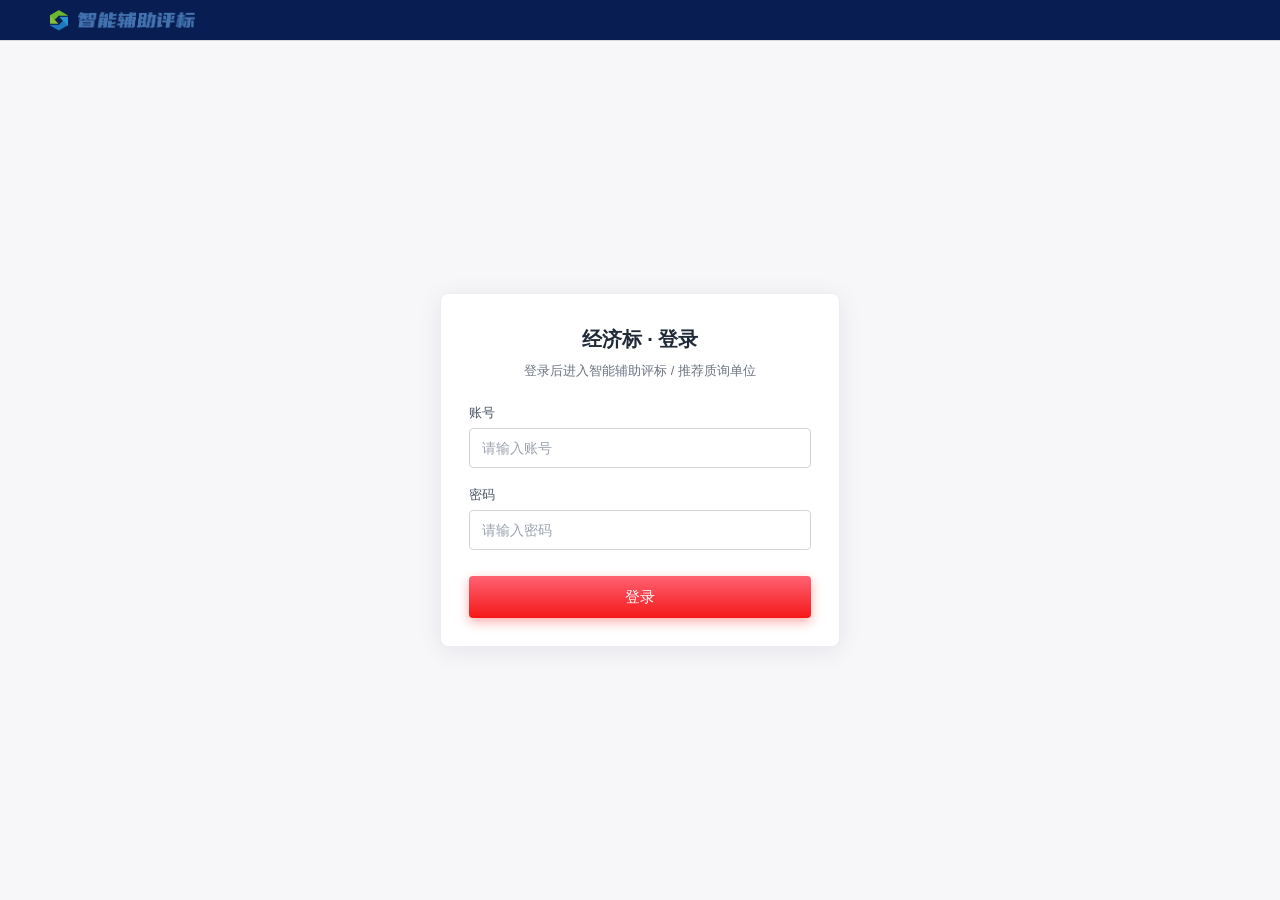
==== commit 25070a54: "登录页顶栏精简：去掉项目名称与招标文件入口 登录场景仅保留品牌标识，与主界面信息层级区分。  Co-authored-by: Cursor <cursoragent@cursor.com>" ====
--- a/index.html
+++ b/index.html
@@ -24,32 +24,7 @@
             height="16"
             alt="智能辅助评标"
           />
-          <span class="top-bar__project"
-            >北京信息科技大学新校区建设工程第一教学组团项目幕墙工程</span
-          >
         </div>
-        <nav class="top-bar__actions">
-          <a href="#" class="doc-link">
-            <img
-              class="doc-link__icon"
-              src="assets/icon-bid-doc.png"
-              width="14"
-              height="16"
-              alt=""
-            />
-            招标文件
-          </a>
-          <a href="#" class="doc-link">
-            <img
-              class="doc-link__icon"
-              src="assets/icon-tender-doc.png"
-              width="14"
-              height="16"
-              alt=""
-            />
-            投标文件
-          </a>
-        </nav>
       </div>
     </header>
 
